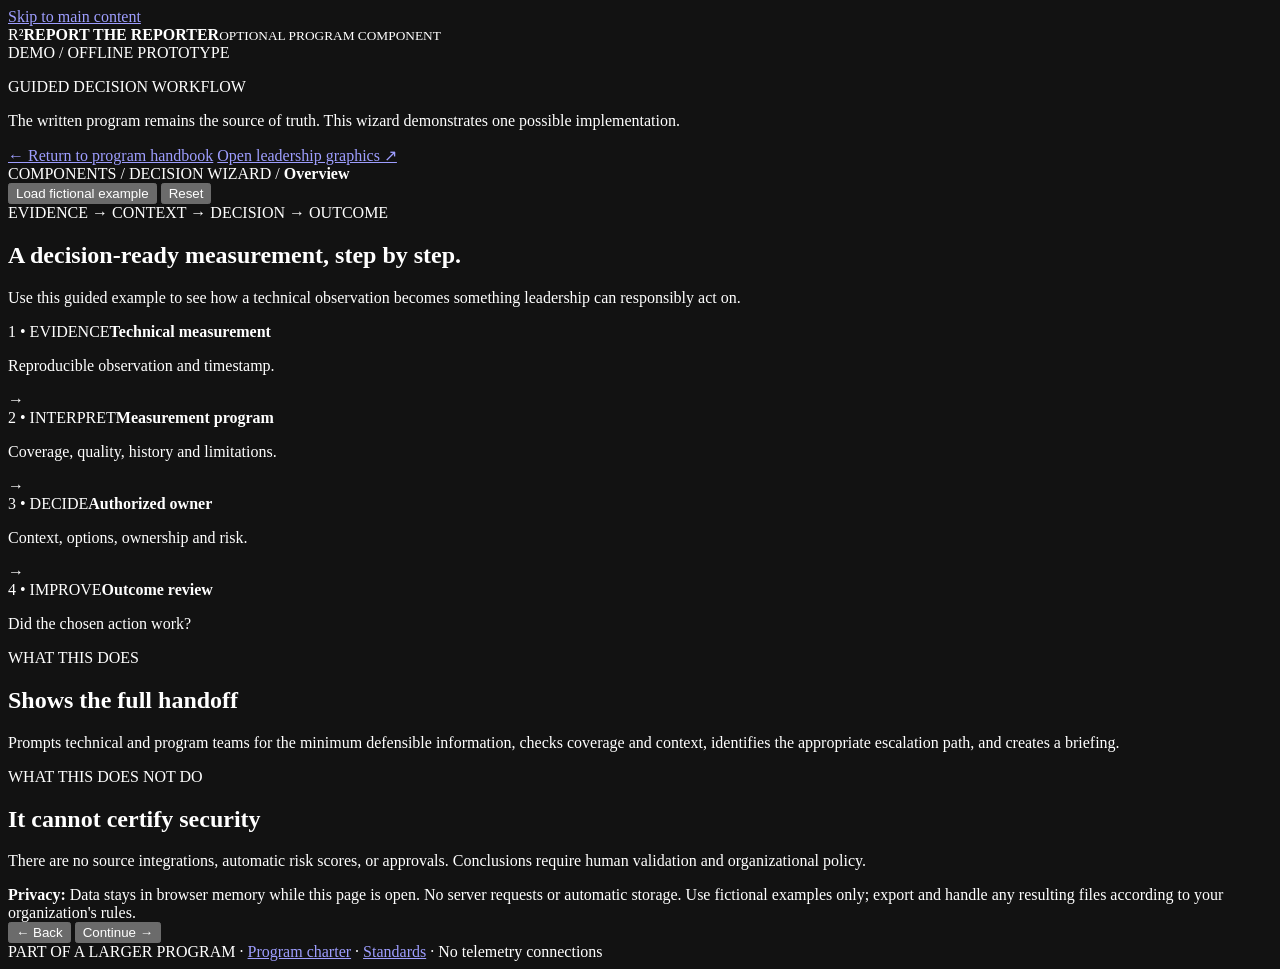
==== components/decision-wizard/index.html @ 0f30a5de "Add optional standalone decision wizard component" ====
<!doctype html>
<html lang="en">
<head>
<meta charset="utf-8">
<meta name="viewport" content="width=device-width, initial-scale=1">
<meta name="color-scheme" content="dark">
<meta name="description" content="Optional evidence-to-decision wizard component for Report the Reporter.">
<title>Decision Wizard | Report the Reporter</title>
<link rel="stylesheet" href="./styles.css">
<script defer src="./app.js"></script>
</head>
<body>
<a class="skip" href="#main">Skip to main content</a>
<div class="layout">
<aside class="sidebar">
  <div class="brand"><span class="logo">R<span>²</span></span><span><strong>REPORT THE REPORTER</strong><small>OPTIONAL PROGRAM COMPONENT</small></span></div>
  <div class="type-tag"><span class="dot"></span> DEMO / OFFLINE PROTOTYPE</div>
  <p class="nav-caption">GUIDED DECISION WORKFLOW</p>
  <nav id="steps" aria-label="Wizard steps"></nav>
  <div class="side-foot">
    <p>The written program remains the source of truth. This wizard demonstrates one possible implementation.</p>
    <a href="../../README.md">← Return to program handbook</a>
    <a href="../../briefings/README.md">Open leadership graphics ↗</a>
  </div>
</aside>
<div class="content">
<header class="topbar">
  <div class="breadcrumbs">COMPONENTS <span>/</span> DECISION WIZARD <span>/</span> <strong id="step-label">Overview</strong></div>
  <div class="top-actions">
    <button type="button" class="button secondary small" id="load-demo">Load fictional example</button>
    <button type="button" class="button secondary small" id="reset">Reset</button>
  </div>
</header>
<main id="main">
<section class="heading">
  <div class="eyebrow">EVIDENCE → CONTEXT → DECISION → OUTCOME</div>
  <h1 id="page-title">A decision-ready measurement, step by step.</h1>
  <p id="page-intro">Use this guided example to see how a technical observation becomes something leadership can responsibly act on.</p>
  <div class="progress-track" aria-label="Wizard progress"><div id="progress-fill"></div></div>
</section>
<div id="step-0" class="step-panel">
  <div class="flow" aria-label="Program workflow">
    <div class="flow-cell"><span class="pill blue">1 • EVIDENCE</span><strong>Technical measurement</strong><p>Reproducible observation and timestamp.</p></div>
    <div class="flow-arrow">→</div>
    <div class="flow-cell"><span class="pill purple">2 • INTERPRET</span><strong>Measurement program</strong><p>Coverage, quality, history and limitations.</p></div>
    <div class="flow-arrow">→</div>
    <div class="flow-cell"><span class="pill amber">3 • DECIDE</span><strong>Authorized owner</strong><p>Context, options, ownership and risk.</p></div>
    <div class="flow-arrow">→</div>
    <div class="flow-cell"><span class="pill green">4 • IMPROVE</span><strong>Outcome review</strong><p>Did the chosen action work?</p></div>
  </div>
  <div class="grid two">
    <article class="card"><div class="card-label">WHAT THIS DOES</div><h2>Shows the full handoff</h2><p>Prompts technical and program teams for the minimum defensible information, checks coverage and context, identifies the appropriate escalation path, and creates a briefing.</p></article>
    <article class="card"><div class="card-label">WHAT THIS DOES NOT DO</div><h2>It cannot certify security</h2><p>There are no source integrations, automatic risk scores, or approvals. Conclusions require human validation and organizational policy.</p></article>
  </div>
  <div class="notice"><strong>Privacy:</strong> Data stays in browser memory while this page is open. No server requests or automatic storage. Use fictional examples only; export and handle any resulting files according to your organization's rules.</div>
</div>
<div id="step-1" class="step-panel" hidden>
  <div class="section-top"><span class="pill blue">01 · DEFINE</span><h2>What decision are we trying to support?</h2><p>Define the scope and purpose before collecting or ranking numbers.</p></div>
  <div class="grid two">
    <label class="field">Reporting Unit <small>Department, division, business unit or other scoped entity</small><input id="unit" placeholder="e.g. Service Delivery Division"></label>
    <label class="field">Measure <small>Use a clear and repeatable name</small><select id="measure"><option value="Vulnerability remediation">Vulnerability remediation performance</option><option value="Protective control coverage">Protective control coverage</option><option value="Security telemetry coverage">Security telemetry coverage</option><option value="Other">Other defined outcome</option></select></label>
    <label class="field">Decision question <small>Not a dashboard title</small><textarea id="question" rows="3" placeholder="Do repeated remediation delays warrant a process or shared-capability change?"></textarea></label>
    <label class="field">Accountable measurement owner <small>Team or role, not necessarily a named person</small><input id="owner" placeholder="e.g. Measurement Program Lead"></label>
  </div>
  <div class="notice"><strong>Terminology:</strong> Reporting Unit describes the measured scope. Enterprise describes the parent organization. Both are neutral to industry and organizational structure.</div>
</div>
<div id="step-2" class="step-panel" hidden>
  <div class="section-top"><span class="pill purple">02 · VALIDATE</span><h2>What can the evidence actually establish?</h2><p>Inconsistent scope, data freshness or coverage may invalidate a seemingly clear result.</p></div>
  <div class="grid two">
    <label class="field">Observed count <small>Numerator; what meets the measure's defined condition</small><input id="numerator" type="number" min="0" step="1" placeholder="e.g. 82"></label>
    <label class="field">Eligible population <small>Authoritative denominator, not vendor-only inventory</small><input id="denominator" type="number" min="1" step="1" placeholder="e.g. 100"></label>
    <label class="field">Observed as of <small>Source observation date</small><input id="observed" type="date"></label>
    <label class="field">Source category <small>Platform-neutral evidence source</small><select id="source"><option value="Assessment platform">Assessment platform</option><option value="Security monitoring platform">Security monitoring platform</option><option value="Asset inventory">Asset inventory</option><option value="Control management platform">Control management platform</option><option value="Validated manual assessment">Validated manual assessment</option></select></label>
    <label class="field">Applicable scope verified? <small>Confirm shared-service responsibility and eligibility</small><select id="scope"><option value="unverified">Not yet verified</option><option value="verified">Verified by relevant owners</option><option value="inapplicable">Not applicable</option></select></label>
    <label class="field">Source quality / coverage <small>Applies to evidence completeness, not security outcome</small><select id="coverage"><option value="unknown">Unknown / not established</option><option value="limited">Material gaps known</option><option value="adequate">Verified sufficient for this question</option></select></label>
  </div>
  <div id="evidence-result" class="result"></div>
</div>
<div id="step-3" class="step-panel" hidden>
  <div class="section-top"><span class="pill amber">03 · ROUTE</span><h2>Does this require a decision—and from whom?</h2><p>This is a guided routing suggestion, not a substitute for approved incident or risk procedures.</p></div>
  <div class="grid two">
    <label class="field">Urgent material threat?<select id="urgent"><option value="unknown">Not assessed</option><option value="yes">Yes — immediate response required</option><option value="no">No</option></select></label>
    <label class="field">Persistent across review periods?<select id="persistent"><option value="unknown">Not established</option><option value="yes">Yes</option><option value="no">No / transient</option></select></label>
    <label class="field">Mission or service impact reviewed?<select id="impact"><option value="unknown">Not reviewed</option><option value="confirmed">Relevant impact confirmed by owner</option><option value="no">Not material at this time</option></select></label>
    <label class="field">Likely response authority<select id="authority"><option value="unknown">To be determined</option><option value="unit">Reporting Unit</option><option value="enterprise">Enterprise / shared capability</option><option value="risk">Risk owner / governance</option></select></label>
    <label class="field full">Context and limitations <small>Explain why, with uncertainties—not a forced rating</small><textarea id="context" rows="4" placeholder="What is known, what is disputed, what may explain the trend, and what needs confirmation?"></textarea></label>
  </div>
  <div id="routing-result" class="result"></div>
</div>
<div id="step-4" class="step-panel" hidden>
  <div class="section-top"><span class="pill green">04 · BRIEF & REVIEW</span><h2>Same evidence, right-level presentation.</h2><p>Draft wording for different audiences, with an explicit outcome review. These are editable starting points, not approved findings.</p></div>
  <div class="grid two">
    <label class="field">Proposed decision or next action<input id="action" placeholder="e.g. Validate root cause and identify feasible options"></label>
    <label class="field">Decision/action owner<input id="actionOwner" placeholder="e.g. Reporting Unit Director"></label>
    <label class="field">Outcome review date<input id="review" type="date"></label>
    <label class="field">Verification method<input id="verify" placeholder="e.g. Recheck 30-day overdue trend and measurement coverage"></label>
  </div>
  <div class="grid two outputs">
    <article class="card"><span class="pill blue">TECHNICAL</span><h3>What happened?</h3><p id="technical-brief"></p></article>
    <article class="card"><span class="pill purple">PROGRAM</span><h3>What does it mean?</h3><p id="program-brief"></p></article>
    <article class="card"><span class="pill amber">REPORTING UNIT</span><h3>What can we change?</h3><p id="unit-brief"></p></article>
    <article class="card"><span class="pill green">ENTERPRISE</span><h3>What needs an authorized decision?</h3><p id="enterprise-brief"></p></article>
  </div>
  <div class="actions outputs"><button id="export" type="button" class="button primary">Export JSON packet</button><button id="print" type="button" class="button secondary">Print briefing</button></div>
  <div class="notice"><strong>Human approval required.</strong> This prototype never accepts risk, allocates budget, or sends a decision for approval.</div>
</div>
<div class="wizard-actions">
  <button id="previous" type="button" class="button secondary">← Back</button>
  <span id="step-count" class="count"></span>
  <button id="next" type="button" class="button primary">Continue →</button>
</div>
</main>
<footer>PART OF A LARGER PROGRAM · <a href="../../program/01-charter.md">Program charter</a> · <a href="../../references/standards-map.md">Standards</a> · No telemetry connections</footer>
</div>
</div>
</body>
</html>
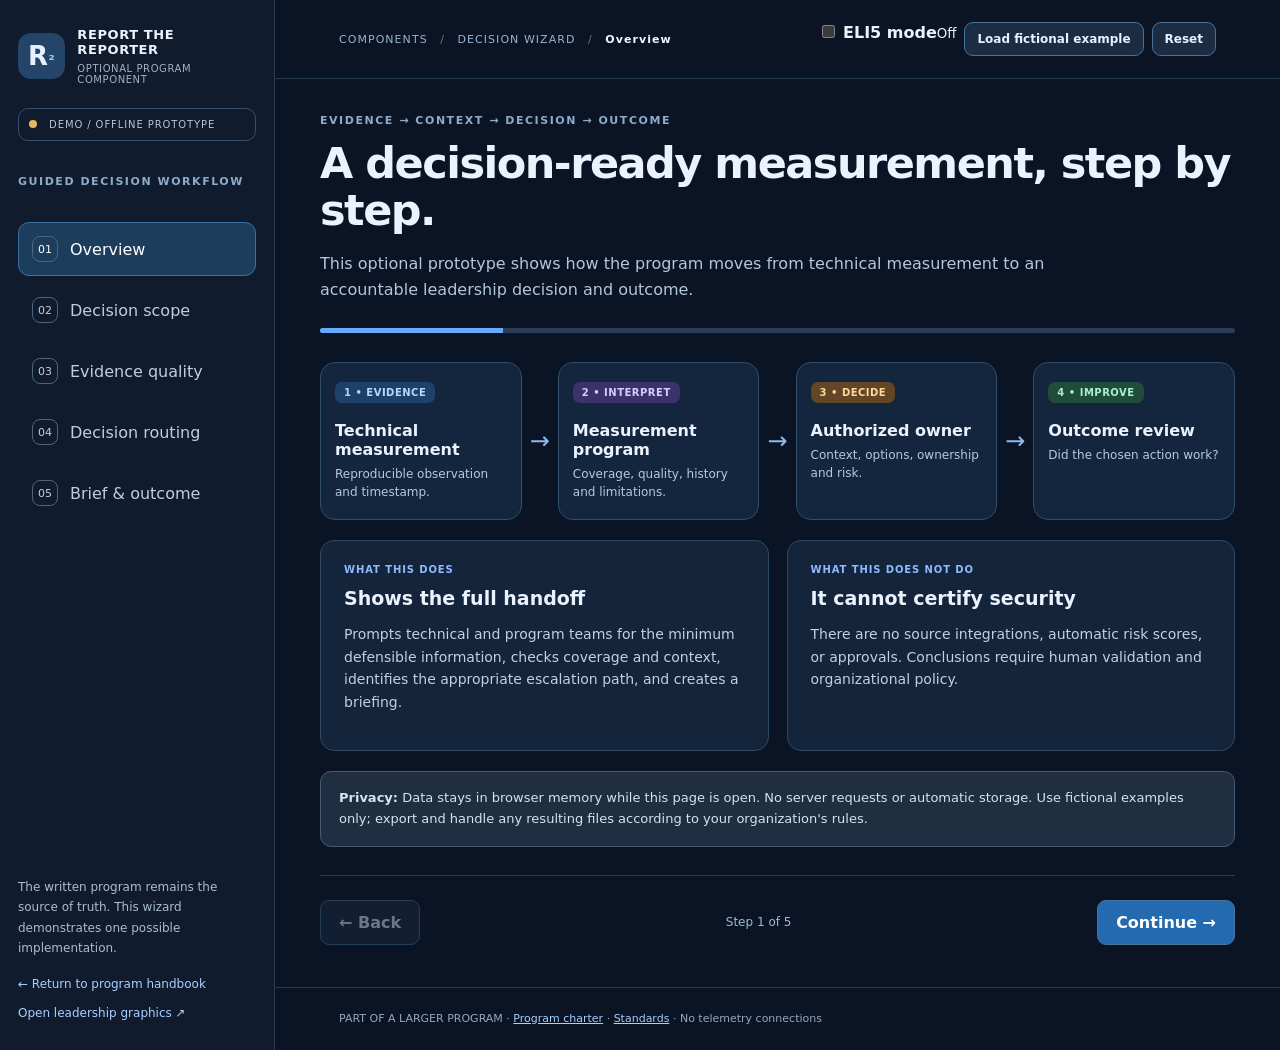
==== commit e1f99baf: "Add accessible ELI5 toggle, visual example and explanation panels" ====
--- a/components/decision-wizard/index.html
+++ b/components/decision-wizard/index.html
@@ -27,6 +27,11 @@
 <header class="topbar">
   <div class="breadcrumbs">COMPONENTS <span>/</span> DECISION WIZARD <span>/</span> <strong id="step-label">Overview</strong></div>
   <div class="top-actions">
+    <label class="eli5-control" for="eli5-toggle" title="Explain each step in everyday language">
+      <input id="eli5-toggle" type="checkbox" role="switch" aria-describedby="eli5-help">
+      <span class="eli5-toggle-track" aria-hidden="true"><span class="eli5-toggle-thumb"></span></span>
+      <span class="eli5-toggle-text"><strong>ELI5 mode</strong><small id="eli5-toggle-state">Off</small></span>
+    </label>
     <button type="button" class="button secondary small" id="load-demo">Load fictional example</button>
     <button type="button" class="button secondary small" id="reset">Reset</button>
   </div>
@@ -36,6 +41,8 @@
   <div class="eyebrow">EVIDENCE → CONTEXT → DECISION → OUTCOME</div>
   <h1 id="page-title">A decision-ready measurement, step by step.</h1>
   <p id="page-intro">Use this guided example to see how a technical observation becomes something leadership can responsibly act on.</p>
+  <div id="eli5-help" class="eli5-info" hidden><strong>PLAIN ENGLISH IS ON</strong> — Short explanations, everyday examples, and the same decision rules. <span>No real data is checked.</span></div>
+  <div id="demo-banner" class="demo-banner" hidden role="status"></div>
   <div class="progress-track" aria-label="Wizard progress"><div id="progress-fill"></div></div>
 </section>
 <div id="step-0" class="step-panel">
@@ -74,6 +81,7 @@
     <label class="field">Applicable scope verified? <small>Confirm shared-service responsibility and eligibility</small><select id="scope"><option value="unverified">Not yet verified</option><option value="verified">Verified by relevant owners</option><option value="inapplicable">Not applicable</option></select></label>
     <label class="field">Source quality / coverage <small>Applies to evidence completeness, not security outcome</small><select id="coverage"><option value="unknown">Unknown / not established</option><option value="limited">Material gaps known</option><option value="adequate">Verified sufficient for this question</option></select></label>
   </div>
+  <div id="evidence-visual" class="evidence-visual" hidden aria-live="polite"></div>
   <div id="evidence-result" class="result"></div>
 </div>
 <div id="step-3" class="step-panel" hidden>
@@ -86,6 +94,7 @@
     <label class="field full">Context and limitations <small>Explain why, with uncertainties—not a forced rating</small><textarea id="context" rows="4" placeholder="What is known, what is disputed, what may explain the trend, and what needs confirmation?"></textarea></label>
   </div>
   <div id="routing-result" class="result"></div>
+  <div id="routing-explain" class="eli5-reason" hidden></div>
 </div>
 <div id="step-4" class="step-panel" hidden>
   <div class="section-top"><span class="pill green">04 · BRIEF & REVIEW</span><h2>Same evidence, right-level presentation.</h2><p>Draft wording for different audiences, with an explicit outcome review. These are editable starting points, not approved findings.</p></div>
--- a/components/decision-wizard/styles.css
+++ b/components/decision-wizard/styles.css
@@ -0,0 +1 @@
+:root{color-scheme:dark;font-family:Inter,ui-sans-serif,system-ui,-apple-system,"Segoe UI",sans-serif;background:#0a1424;color:#ebf2fd}*{box-sizing:border-box}body{margin:0}button,input,select,textarea{font:inherit}a{color:#a9cfff}button{cursor:pointer}.skip{position:absolute;top:-100px;background:white;color:#152338;padding:10px;z-index:10}.skip:focus{top:0}.layout{min-height:100vh;display:grid;grid-template-columns:275px 1fr}.sidebar{background:#101c2d;border-right:1px solid #2a3c52;padding:27px 18px;display:flex;flex-direction:column;gap:23px}.brand{display:flex;gap:12px;align-items:center;font-size:13px;letter-spacing:.045em}.brand small{font-size:10px;color:#9fb2ca;display:block;margin-top:6px}.logo{font-size:26px;font-weight:800;color:#e7f0ff;background:#24446a;padding:8px 10px;border-radius:13px}.logo span{font-size:14px;color:#8ed6ff}.type-tag{font-size:10px;letter-spacing:.09em;color:#b5c6d9;border:1px solid #32506a;padding:10px;border-radius:10px}.dot{display:inline-block;width:8px;height:8px;border-radius:50%;background:#e5b661;margin-right:8px}.nav-caption,.eyebrow{color:#8eabc9;font-size:11px;font-weight:800;letter-spacing:.14em}.sidebar nav{display:flex;flex-direction:column;gap:7px}.nav-step{border:1px solid transparent;border-radius:11px;background:transparent;color:#c0cde0;text-align:left;padding:13px;display:flex;align-items:center;gap:12px}.nav-step:hover,.nav-step:focus-visible{background:#1d304a}.nav-step[aria-current="step"]{background:#1d3d5c;border-color:#39709f;color:#fff}.nav-num{display:inline-grid;place-items:center;width:26px;height:26px;border:1px solid #4c6580;border-radius:8px;font-size:11px;flex-shrink:0}.side-foot{margin-top:auto;font-size:12px;line-height:1.7;color:#a9bdd4;display:grid;gap:8px}.side-foot p{margin:0 0 8px}.side-foot a{text-decoration:none}.content{min-width:0;display:flex;flex-direction:column}.topbar{padding:22px clamp(22px,5vw,70px);border-bottom:1px solid #243850;display:flex;justify-content:space-between;gap:15px;align-items:center}.breadcrumbs{font-size:11px;letter-spacing:.095em;color:#9ab2ce}.breadcrumbs span{color:#5f7794;margin:0 8px}.breadcrumbs strong{color:#f4f8ff}.top-actions{display:flex;gap:8px;flex-wrap:wrap}main{width:min(1100px,100%);margin:0 auto;flex:1;padding:35px clamp(18px,4vw,45px) 42px}.heading h1{font-size:clamp(30px,3.4vw,43px);line-height:1.1;letter-spacing:-.035em;margin:13px 0 12px}.heading>p,.section-top p{color:#b3c7dc;max-width:780px;line-height:1.65}.progress-track{height:5px;background:#293e56;border-radius:20px;margin:25px 0 29px;overflow:hidden}#progress-fill{width:20%;height:100%;background:#66aaff;transition:width .2s}.step-panel{min-height:370px}.step-panel[hidden]{display:none!important}.flow{display:flex;align-items:stretch;gap:8px;margin-bottom:20px}.flow-cell{flex:1;min-width:0;padding:18px 14px;border:1px solid #314e6a;background:#14263e;border-radius:15px}.flow-cell strong{display:block;margin:18px 0 6px}.flow-cell p{color:#b5c9df;font-size:12px;line-height:1.5;margin:0}.flow-arrow{display:grid;place-items:center;color:#8cbcf1;font-size:24px}.pill{display:inline-block;padding:5px 9px;border-radius:7px;font-size:10px;font-weight:800;letter-spacing:.05em}.blue{color:#b3d8ff;background:#1e416b}.purple{color:#d7cbff;background:#3b326b}.amber{color:#ffd899;background:#624626}.green{color:#a7efce;background:#204d3b}.grid{display:grid;gap:18px;margin:20px 0}.two{grid-template-columns:repeat(2,minmax(0,1fr))}.card{border:1px solid #304963;background:#14243a;border-radius:14px;padding:23px}.card h2{font-size:19px;margin:12px 0}.card h3{font-size:17px}.card p{font-size:14px;line-height:1.6;color:#c1d0e2}.card-label{font-size:10px;letter-spacing:.09em;font-weight:750;color:#8fbaff}.notice,.result{padding:16px 18px;background:#202e42;border:1px solid #435b75;border-radius:11px;color:#d5e2f1;font-size:13px;line-height:1.6;margin:18px 0}.result strong{color:#fff}.section-top h2{font-size:27px;margin:12px 0 4px}.field{font-size:13px;font-weight:720;display:flex;flex-direction:column;gap:8px;color:#eef5ff}.field small{font-size:11px;color:#9cb3cc;font-weight:400;min-height:16px}.field input,.field select,.field textarea{width:100%;background:#13253b;border:1px solid #456078;color:#edf5ff;border-radius:9px;padding:12px;min-height:45px}.field textarea{resize:vertical}.field input:focus,.field select:focus,.field textarea:focus{outline:2px solid #6caeff;outline-offset:1px}.field.full{grid-column:1/-1}.wizard-actions{display:flex;align-items:center;gap:16px;border-top:1px solid #273d52;padding-top:24px;margin-top:28px}.wizard-actions .count{flex:1;text-align:center;color:#9cbbd8;font-size:12px}.button{border-radius:9px;padding:12px 18px;border:1px solid #497399;font-weight:700}.button.primary{background:#246ab0;color:#fff}.button.primary:hover{background:#3182d4}.button.secondary{background:#1c2c43;color:#e6f2ff}.button.secondary:hover{background:#263e5c}.button.small{padding:9px 12px;font-size:12px}.button:disabled{cursor:not-allowed;opacity:.45}.outputs{margin-top:20px}.outputs .card{min-height:190px}.outputs p{white-space:pre-line}footer{padding:22px clamp(22px,5vw,70px);border-top:1px solid #253951;font-size:11px;color:#93a9c2;line-height:1.7}@media(max-width:1000px){.layout{grid-template-columns:1fr}.sidebar{gap:10px;padding:16px}.sidebar nav{display:flex;flex-direction:row;overflow-x:auto}.nav-step{white-space:nowrap}.side-foot{display:none}.topbar{padding:15px 20px}}@media(max-width:680px){.two{grid-template-columns:1fr}.flow{flex-direction:column}.flow-arrow{transform:rotate(90deg)}.topbar{align-items:flex-start;flex-direction:column}.heading h1{font-size:29px}}@media print{body{background:white;color:black}.sidebar,.topbar,.wizard-actions,.outputs button,.progress-track,footer{display:none!important}.layout{display:block}.content,main{display:block;padding:0}.step-panel{display:none!important}#step-4{display:block!important}.card{break-inside:avoid;background:white;color:black;border:1px solid #bbb}.card p{color:black}.field{display:none}.notice{background:white;color:black}.heading{display:none}}
